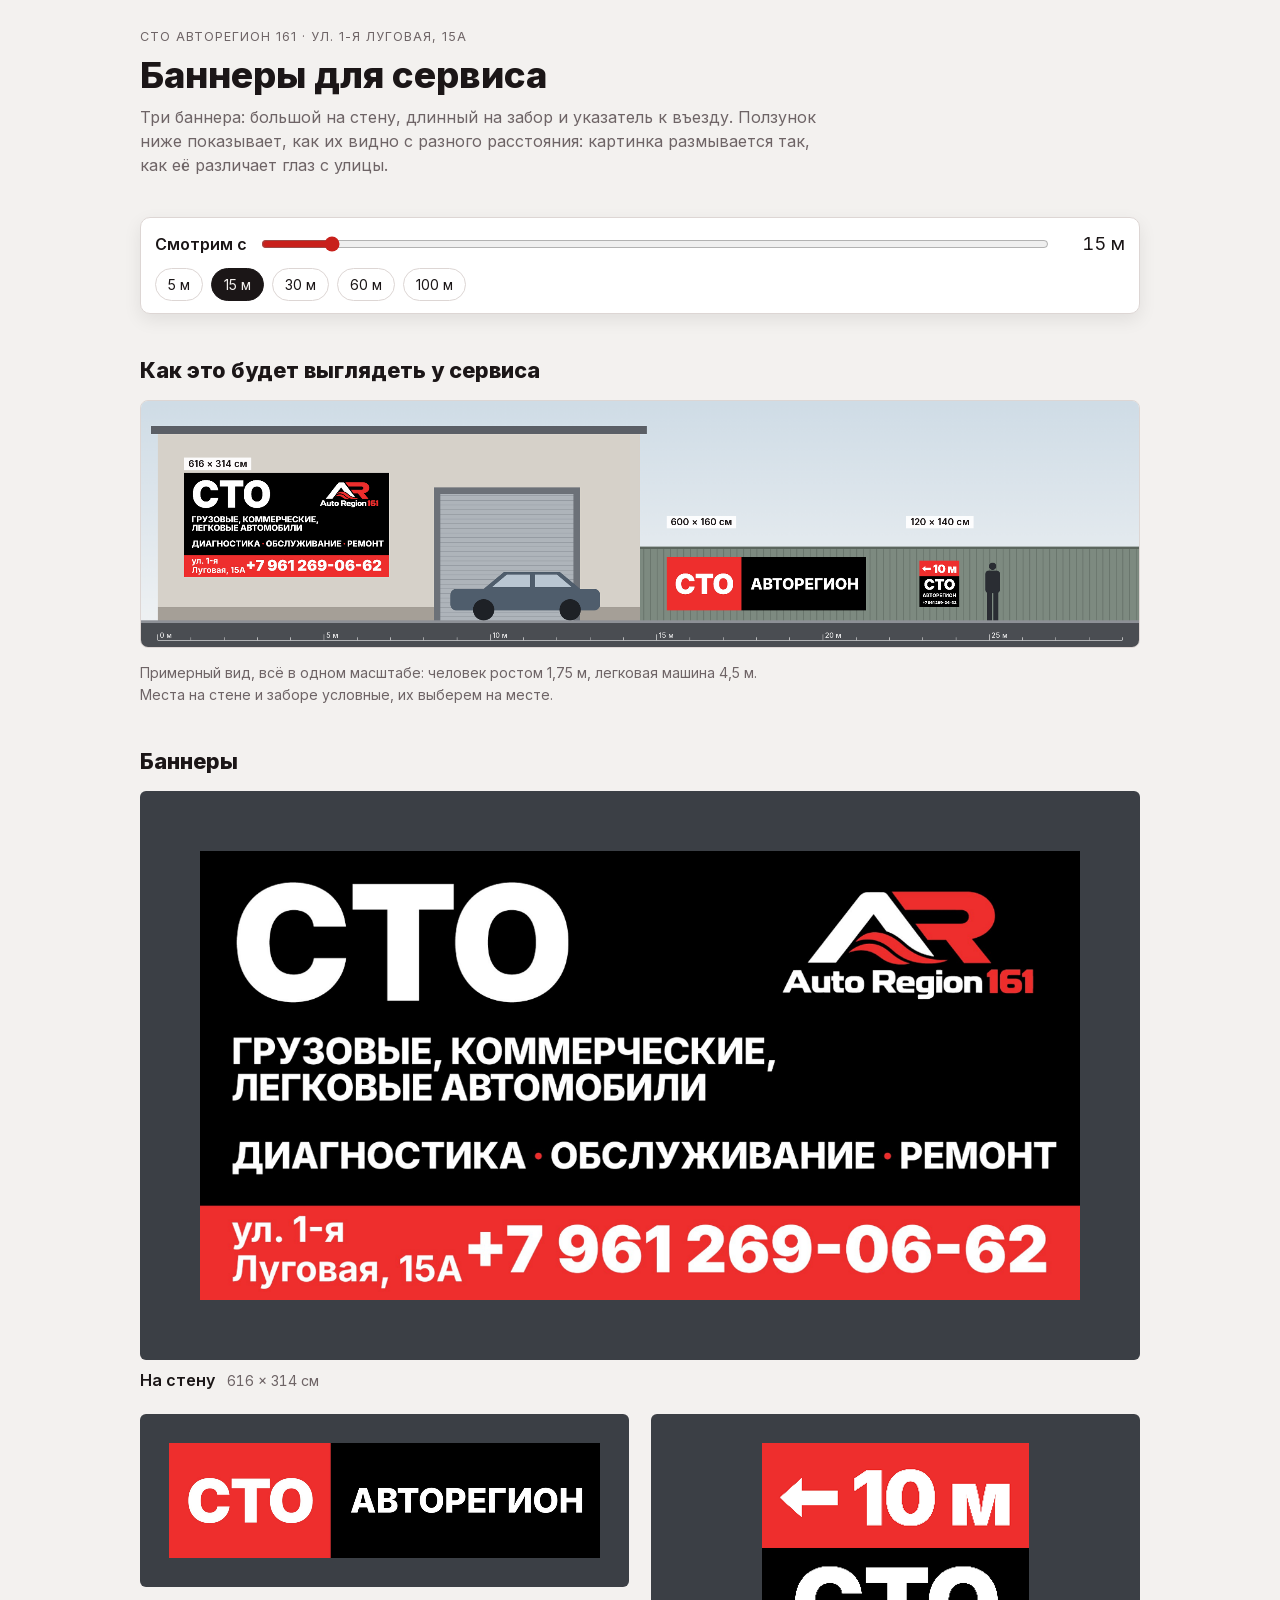
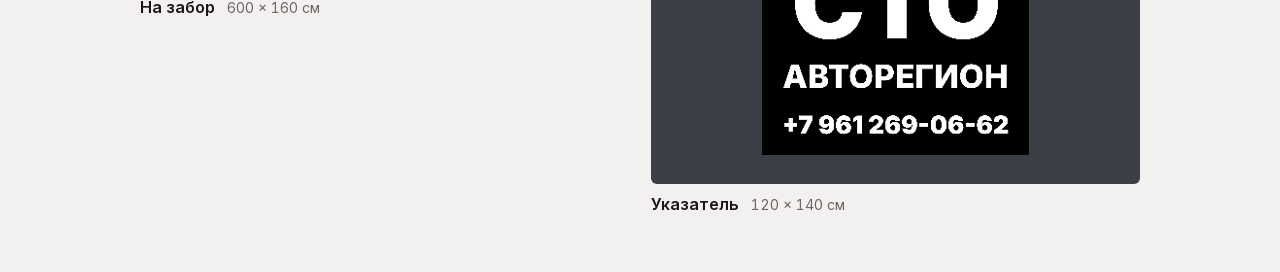
==== bannery/index.html @ 5ee13ffd "баннеры СТО: страница для заказчика Co-Authored-By: Claude Opus 5.5 <noreply@anthropic.com>" ====
<!doctype html>
<html lang="ru">
<head>
<meta charset="utf-8">
<meta name="viewport" content="width=device-width, initial-scale=1, viewport-fit=cover">
<meta name="robots" content="noindex, nofollow">
<title>Баннеры СТО АвтоРегион</title>
<!-- Копия страницы для заказчика на github.io: открывается без VPN.
     Шрифт сайта лежит рядом, внешних запросов нет. Источник - ../zakazchiku.html. -->
<style>
@font-face { font-family: 'Inter'; font-weight: 100 900; font-display: swap; src: url(fonts/inter-cyrillic.woff2) format('woff2'); unicode-range: U+0400-045F, U+2116; }
@font-face { font-family: 'Inter'; font-weight: 100 900; font-display: swap; src: url(fonts/inter-latin.woff2) format('woff2'); unicode-range: U+0000-00FF, U+2000-206F; }
html { -webkit-text-size-adjust: 100%; }
body { margin: 0; }
img { max-width: 100%; }
</style>
<style>
/* Раскладка: одна колонка; ползунок расстояния прилипает сверху, под ним вид у сервиса в одном масштабе, ниже три баннера. */
:root {
  --bg: #f3f1ef;
  --panel: #ffffff;
  --ink: #1b1617;
  --muted: #6e6466;
  --line: #ddd6d4;
  --red: #c8201b;
  --wall: #3b3f45;
  --font: 'Inter', system-ui, -apple-system, 'Segoe UI', sans-serif;
  --mono: 'Inter', system-ui, sans-serif;
}
@media (prefers-color-scheme: dark) { :root:not([data-theme="light"]) {
  --bg: #120d0e; --panel: #1b1416; --ink: #f2eeed; --muted: #a39799; --line: #33282a;
  --red: #ff4a3f; --wall: #2c2f34; color-scheme: dark } }
:root[data-theme="dark"] {
  --bg: #120d0e; --panel: #1b1416; --ink: #f2eeed; --muted: #a39799; --line: #33282a;
  --red: #ff4a3f; --wall: #2c2f34; color-scheme: dark }

body { background: var(--bg); color: var(--ink); font-family: var(--font); font-size: 16px; line-height: 1.5; }
body::before { content: ""; position: fixed; inset: 0 0 auto; height: env(safe-area-inset-top, 0px); z-index: 10; background: var(--panel); }
.wrap { max-width: 1000px; margin: 0 auto; padding-block: 28px 56px;
  padding-left: max(16px, env(safe-area-inset-left, 0px)); padding-right: max(16px, env(safe-area-inset-right, 0px));
  display: grid; grid-template-columns: minmax(0, 1fr); gap: 40px; }
h1 { font-size: clamp(1.6rem, 4vw, 2.3rem); font-weight: 800; line-height: 1.1; text-wrap: balance; margin: 0; }
h2 { font-size: 1.35rem; font-weight: 800; margin: 0; text-wrap: balance; }
p { margin: 0; max-width: 70ch; }
.eyebrow { font-size: .78rem; letter-spacing: .08em; text-transform: uppercase; color: var(--muted); margin-bottom: 8px; }
.lead { color: var(--muted); margin-top: 10px; }
.note { font-size: .88rem; color: var(--muted); }
section { display: grid; gap: 14px; min-width: 0; }

.dial { position: sticky; top: env(safe-area-inset-top, 0px); z-index: 5; background: var(--panel); border: 1px solid var(--line);
  border-radius: 10px; padding: 12px 14px; display: grid; gap: 10px; box-shadow: 0 6px 18px rgba(0,0,0,.08); }
.ctrl { display: grid; grid-template-columns: auto 1fr auto; gap: 12px; align-items: center; }
.ctrl label { font-weight: 600; }
input[type=range] { width: 100%; accent-color: var(--red); }
.dist { font-family: var(--mono); font-size: 1.15rem; min-width: 5.5ch; text-align: right; font-variant-numeric: tabular-nums; }
.presets { display: flex; flex-wrap: wrap; gap: 8px; }
.presets button { font: inherit; font-size: .88rem; padding: 5px 12px; border-radius: 999px; border: 1px solid var(--line);
  background: transparent; color: var(--ink); cursor: pointer; }
.presets button[aria-pressed="true"] { background: var(--ink); color: var(--bg); border-color: var(--ink); }
.presets button:focus-visible, input:focus-visible { outline: 2px solid var(--red); outline-offset: 2px; }

.scene { overflow-x: auto; border-radius: 8px; border: 1px solid var(--line); }
.scene canvas { display: block; width: 100%; min-width: 760px; height: auto; }

.banners { display: grid; gap: 22px; grid-template-columns: minmax(0, 1fr); }
.pair { display: grid; gap: 22px; grid-template-columns: repeat(auto-fit, minmax(min(100%, 300px), 1fr)); align-items: start; }
figure { margin: 0; display: grid; gap: 8px; min-width: 0; }
figcaption { display: flex; flex-wrap: wrap; gap: 4px 12px; align-items: baseline; }
figcaption b { font-weight: 600; }
.size { font-family: var(--mono); font-size: .88rem; color: var(--muted); font-variant-numeric: tabular-nums; }
.wall { background: var(--wall); border-radius: 6px; padding: 6%; display: grid; place-items: center; }
.wall canvas { display: block; width: 100%; height: auto; }
.wall.tall canvas { width: 62%; }
@media (prefers-reduced-motion: reduce) { * { transition: none !important; } }
</style>
</head>

<body>
<div class="wrap">
  <header>
    <div class="eyebrow">СТО АвтоРегион 161 · ул. 1-я Луговая, 15А</div>
    <h1>Баннеры для сервиса</h1>
    <p class="lead">Три баннера: большой на стену, длинный на забор и указатель к въезду. Ползунок ниже показывает, как их видно с разного расстояния: картинка размывается так, как её различает глаз с улицы.</p>
  </header>

  <div class="dial" role="group" aria-label="Расстояние до баннеров">
    <div class="ctrl">
      <label for="d">Смотрим с</label>
      <input id="d" type="range" min="3" max="150" step="1" value="15">
      <span class="dist" id="dv">15 м</span>
    </div>
    <div class="presets">
      <button type="button" data-d="5">5 м</button>
      <button type="button" data-d="15">15 м</button>
      <button type="button" data-d="30">30 м</button>
      <button type="button" data-d="60">60 м</button>
      <button type="button" data-d="100">100 м</button>
    </div>
  </div>

  <section aria-labelledby="sc">
    <h2 id="sc">Как это будет выглядеть у сервиса</h2>
    <div class="scene"><canvas id="scene" aria-label="Стена сервиса с большим баннером, ворота, забор с длинным баннером и указателем; человек и машина для масштаба"></canvas></div>
    <p class="note">Примерный вид, всё в одном масштабе: человек ростом 1,75 м, легковая машина 4,5 м. Места на стене и заборе условные, их выберем на месте.</p>
  </section>

  <section aria-labelledby="bn">
    <h2 id="bn">Баннеры</h2>
    <div class="banners">
      <figure>
        <div class="wall"><canvas data-src="banner-1-616x314_prevyu.jpg" data-mm="6160" data-page="626x324" aria-label="Баннер на стену"></canvas></div>
        <figcaption><b>На стену</b><span class="size">616 × 314 см</span></figcaption>
      </figure>
      <div class="pair">
        <figure>
          <div class="wall"><canvas data-src="banner-3b-600x160_prevyu.jpg" data-mm="6000" data-page="610x170" aria-label="Баннер на забор"></canvas></div>
          <figcaption><b>На забор</b><span class="size">600 × 160 см</span></figcaption>
        </figure>
        <figure>
          <div class="wall tall"><canvas data-src="banner-2b-120x140_prevyu.jpg" data-mm="1200" data-page="130x150" aria-label="Указатель"></canvas></div>
          <figcaption><b>Указатель</b><span class="size">120 × 140 см</span></figcaption>
        </figure>
      </div>
    </div>
  </section>
</div>

<script>
(() => {
  const ARCMIN_MM_PER_M = 0.2909;   // 1 угловая минута - разрешение нормального глаза - на 1 м расстояния
  const BLEED_CM = 5;               // запас под проклейку в файлах, на готовом баннере его нет
  const range = document.getElementById('d');
  const out = document.getElementById('dv');
  const buttons = [...document.querySelectorAll('.presets button')];

  const load = src => new Promise(ok => { const i = new Image(); i.onload = () => ok(i); i.src = src; });

  // Кадр без запаса: обрезаем 5 см с каждой стороны
  function crop(img, page) {
    const [pw, ph] = page.split('x').map(Number);
    const sx = img.naturalWidth * BLEED_CM / pw, sy = img.naturalHeight * BLEED_CM / ph;
    const c = document.createElement('canvas');
    c.width = Math.round(img.naturalWidth - 2 * sx); c.height = Math.round(img.naturalHeight - 2 * sy);
    c.getContext('2d').drawImage(img, sx, sy, c.width, c.height, 0, 0, c.width, c.height);
    return c;
  }

  // Размыть картинку под глаз на расстоянии d и нарисовать в target
  function blurTo(target, src, widthMm, d) {
    const w = Math.max(6, Math.min(src.width, Math.round(widthMm / (d * ARCMIN_MM_PER_M))));
    const h = Math.max(4, Math.round(w * src.height / src.width));
    const small = document.createElement('canvas');
    small.width = w; small.height = h;
    const s = small.getContext('2d');
    s.imageSmoothingEnabled = true; s.imageSmoothingQuality = 'high';
    s.drawImage(src, 0, 0, w, h);
    const t = target.getContext('2d');
    t.imageSmoothingEnabled = true; t.imageSmoothingQuality = 'high';
    t.clearRect(0, 0, target.width, target.height);
    t.drawImage(small, 0, 0, target.width, target.height);
  }

  // ---- Вид у сервиса, всё в метрах ----
  const SCENE_W = 30, SCENE_H = 7.4, GROUND = 0.8, PX = 100;   // ширина и высота сцены, асфальт под землёй, точек на метр
  function scene(b1, b3, b2) {
    const c = document.createElement('canvas');
    c.width = SCENE_W * PX; c.height = SCENE_H * PX;
    const g = c.getContext('2d');
    const X = m => m * PX, Y = m => (SCENE_H - GROUND - m) * PX;   // y от земли вверх
    const rect = (x, y, w, h, col) => { g.fillStyle = col; g.fillRect(X(x), Y(y + h), w * PX, h * PX); };

    const sky = g.createLinearGradient(0, 0, 0, Y(0));
    sky.addColorStop(0, '#cfdce6'); sky.addColorStop(1, '#eef1f3');
    g.fillStyle = sky; g.fillRect(0, 0, c.width, Y(0));
    rect(0, -GROUND, SCENE_W, GROUND, '#4a4d52');                  // асфальт
    rect(0, -0.08, SCENE_W, 0.08, '#8d9096');                      // бордюр

    // здание сервиса
    rect(0.5, 0, 14.5, 5.6, '#d6d1c9');
    rect(0.5, 0, 14.5, 0.4, '#a59f97');
    rect(0.3, 5.6, 14.9, 0.25, '#5b5f66');
    // ворота
    rect(8.8, 0, 4.4, 4.0, '#6c7178');
    rect(9.0, 0, 4.0, 3.8, '#aeb4ba');
    g.fillStyle = '#959ba2';
    for (let y = 0.12; y < 3.8; y += 0.14) g.fillRect(X(9.0), Y(y), 4.0 * PX, 2);

    // забор из профлиста
    rect(15, 0, 15, 2.2, '#7d8a80');
    g.fillStyle = '#6b776e';
    for (let x = 15.1; x < 30; x += 0.2) g.fillRect(X(x), Y(2.2), 3, 2.2 * PX);
    rect(15, 2.15, 15, 0.07, '#5c665e');

    // баннеры в настоящих размерах
    const put = (img, x, y, w, h) => g.drawImage(img, X(x), Y(y + h), w * PX, h * PX);
    put(b1, 1.3, 1.3, 6.16, 3.14);
    put(b3, 15.8, 0.3, 6.0, 1.6);
    put(b2, 23.4, 0.4, 1.2, 1.4);

    // машина у ворот
    g.fillStyle = '#4f5d6c';
    g.beginPath(); g.roundRect(X(9.3), Y(0.95), 4.5 * PX, 0.65 * PX, 18); g.fill();
    g.beginPath();
    g.moveTo(X(10.3), Y(0.95)); g.lineTo(X(10.9), Y(1.45)); g.lineTo(X(12.6), Y(1.45)); g.lineTo(X(13.2), Y(0.95)); g.closePath(); g.fill();
    g.fillStyle = '#b9c6d2';
    g.beginPath(); g.moveTo(X(10.55), Y(1.0)); g.lineTo(X(11.0), Y(1.38)); g.lineTo(X(11.7), Y(1.38)); g.lineTo(X(11.7), Y(1.0)); g.closePath(); g.fill();
    g.beginPath(); g.moveTo(X(11.85), Y(1.0)); g.lineTo(X(11.85), Y(1.38)); g.lineTo(X(12.5), Y(1.38)); g.lineTo(X(12.95), Y(1.0)); g.closePath(); g.fill();
    g.fillStyle = '#1e2126';
    [10.3, 12.9].forEach(x => { g.beginPath(); g.arc(X(x), Y(0.32), 0.32 * PX, 0, Math.PI * 2); g.fill(); });

    // человек у указателя
    g.fillStyle = '#2a2d33';
    const px = 25.6;
    g.beginPath(); g.arc(X(px), Y(1.63), 0.11 * PX, 0, Math.PI * 2); g.fill();
    g.beginPath(); g.roundRect(X(px - 0.22), Y(1.5), 0.44 * PX, 0.68 * PX, 10); g.fill();
    g.fillRect(X(px - 0.17), Y(0.86), 0.15 * PX, 0.86 * PX);
    g.fillRect(X(px + 0.02), Y(0.86), 0.15 * PX, 0.86 * PX);
    return c;
  }

  // Подписи и линейка поверх размытия: они нужны чёткими на любом расстоянии
  function sceneOverlay(c) {
    const g = c.getContext('2d');
    const k = c.width / SCENE_W;
    const X = m => m * k, Y = m => (SCENE_H - GROUND - m) * k;
    g.font = `600 ${0.28 * k}px Inter, system-ui, sans-serif`;
    g.textBaseline = 'bottom';
    const label = (txt, x, y) => {
      const w = g.measureText(txt).width + 0.24 * k;
      g.fillStyle = 'rgba(255,255,255,.92)'; g.fillRect(X(x), Y(y) - 0.4 * k, w, 0.38 * k);
      g.fillStyle = '#1b1617'; g.fillText(txt, X(x) + 0.12 * k, Y(y) - 0.06 * k);
    };
    label('616 × 314 см', 1.3, 4.5);
    label('600 × 160 см', 15.8, 2.75);
    label('120 × 140 см', 23.0, 2.75);
    // линейка по асфальту
    g.strokeStyle = 'rgba(255,255,255,.75)'; g.fillStyle = 'rgba(255,255,255,.85)';
    g.lineWidth = Math.max(1, 0.02 * k);
    const base = Y(-0.6);
    g.beginPath(); g.moveTo(X(0.5), base); g.lineTo(X(29.5), base); g.stroke();
    g.font = `500 ${0.22 * k}px Inter, system-ui, sans-serif`;
    g.textBaseline = 'alphabetic';
    for (let m = 0; m <= 29; m++) {
      const x = X(0.5 + m), t = m % 5 === 0 ? 0.18 : 0.09;
      g.beginPath(); g.moveTo(x, base); g.lineTo(x, base - t * k); g.stroke();
      if (m % 5 === 0) g.fillText(m + ' м', x + 0.06 * k, base - 0.08 * k);
    }
  }

  const items = [];
  Promise.all([...document.querySelectorAll('canvas[data-src]')].map(async c => {
    const src = crop(await load(c.dataset.src), c.dataset.page);
    c.width = 1400; c.height = Math.round(1400 * src.height / src.width);
    const it = { c, src, mm: +c.dataset.mm };
    items.push(it);
    return it;
  })).then(list => {
    const sc = document.getElementById('scene');
    sc.width = 2400; sc.height = Math.round(2400 * SCENE_H / SCENE_W);
    items.push({ c: sc, src: scene(list[0].src, list[1].src, list[2].src), mm: SCENE_W * 1000, overlay: sceneOverlay });
    update();
  });

  function update() {
    const d = +range.value;
    out.textContent = d + ' м';
    buttons.forEach(b => b.setAttribute('aria-pressed', String(+b.dataset.d === d)));
    items.forEach(it => { blurTo(it.c, it.src, it.mm, d); it.overlay && it.overlay(it.c); });
  }

  range.addEventListener('input', update);
  buttons.forEach(b => b.addEventListener('click', () => { range.value = b.dataset.d; update(); }));
  out.textContent = range.value + ' м';
})();
</script>
</body>
</html>
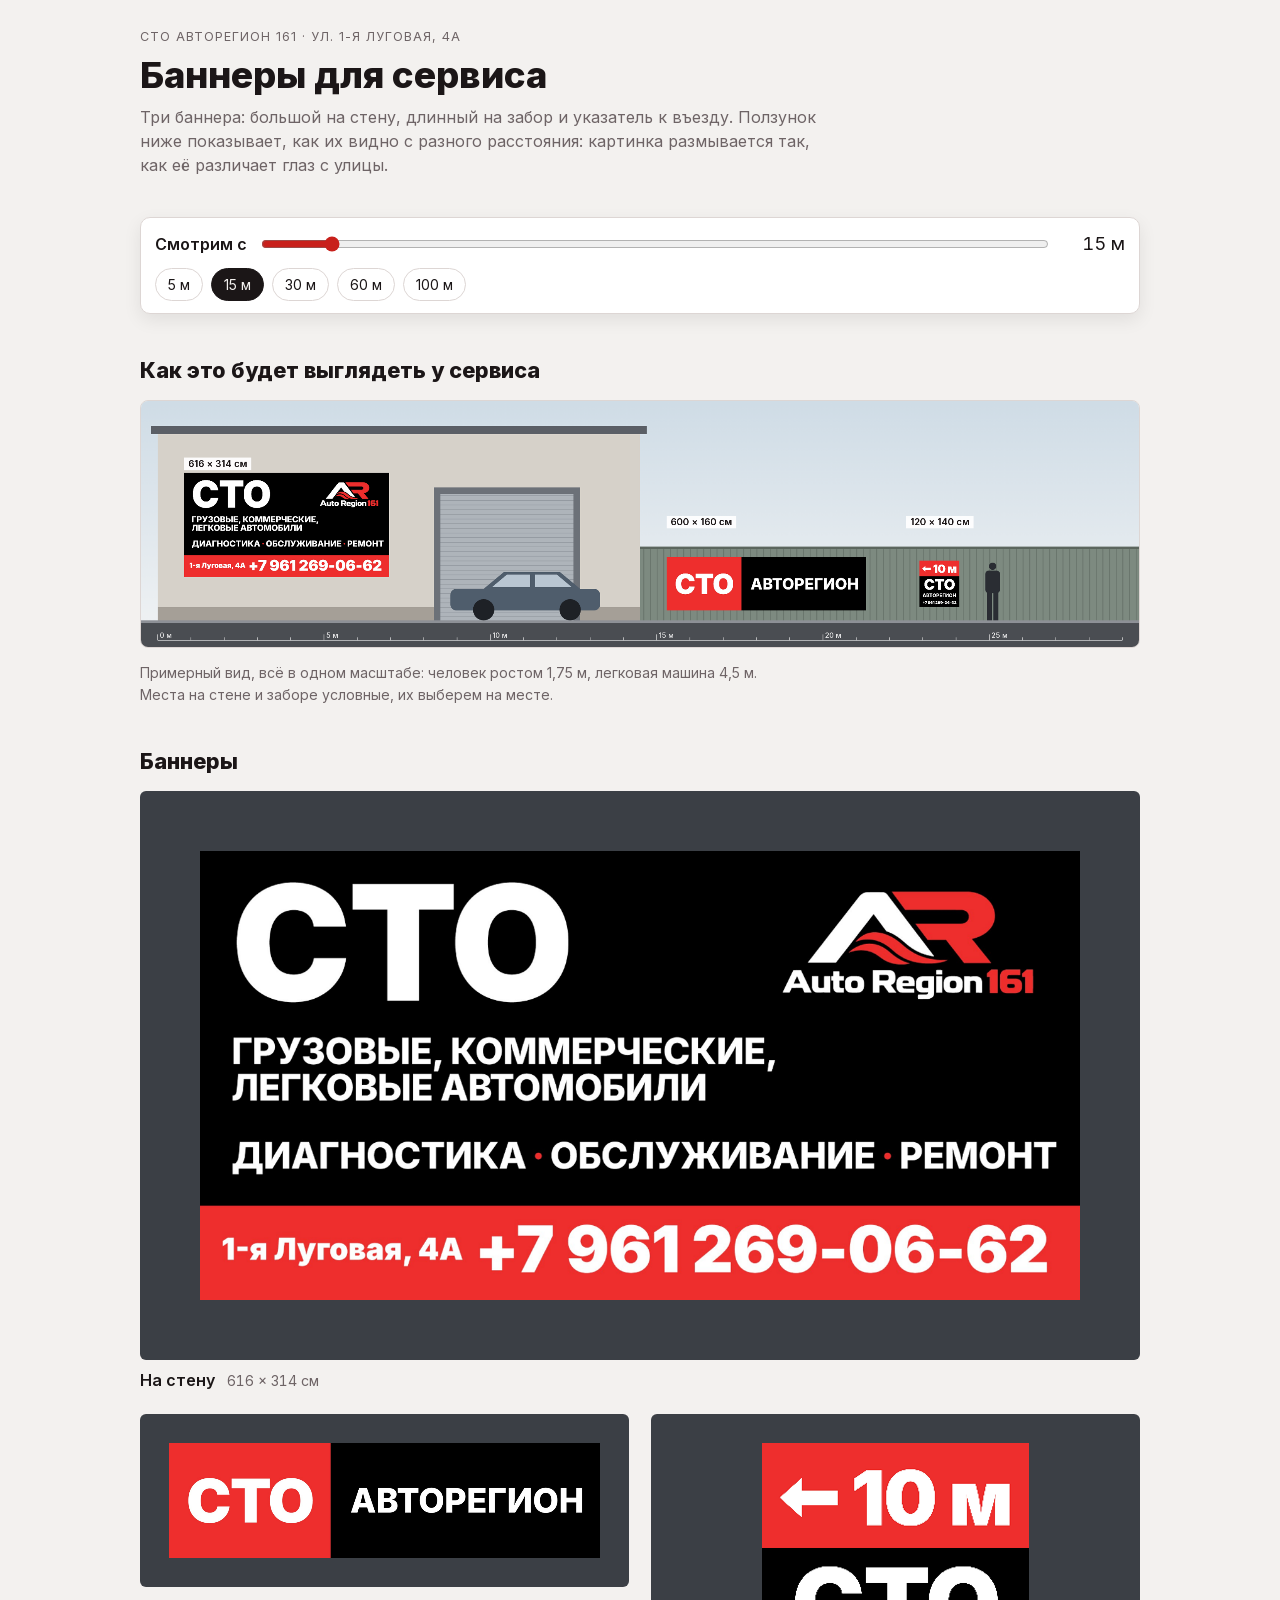
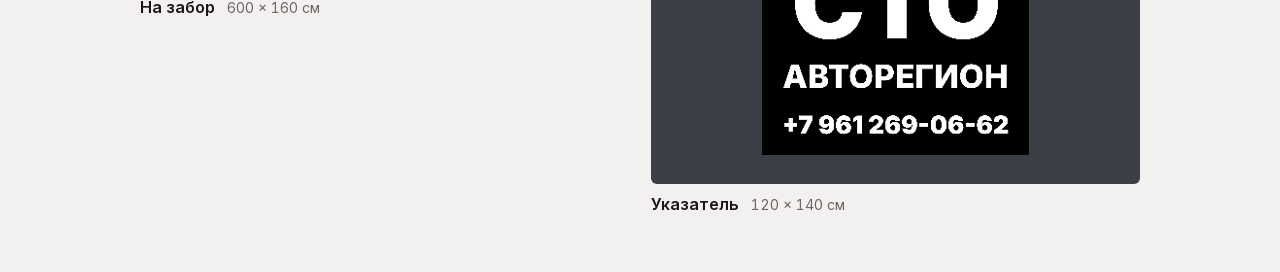
==== commit 5ba5170f: "баннеры СТО: адрес второй точки, 1-я Луговая, 4А Co-Authored-By: Claude Opus 5.5 <noreply@anthropic." ====
--- a/bannery/index.html
+++ b/bannery/index.html
@@ -78,7 +78,7 @@
 <body>
 <div class="wrap">
   <header>
-    <div class="eyebrow">СТО АвтоРегион 161 · ул. 1-я Луговая, 15А</div>
+    <div class="eyebrow">СТО АвтоРегион 161 · ул. 1-я Луговая, 4А</div>
     <h1>Баннеры для сервиса</h1>
     <p class="lead">Три баннера: большой на стену, длинный на забор и указатель к въезду. Ползунок ниже показывает, как их видно с разного расстояния: картинка размывается так, как её различает глаз с улицы.</p>
   </header>
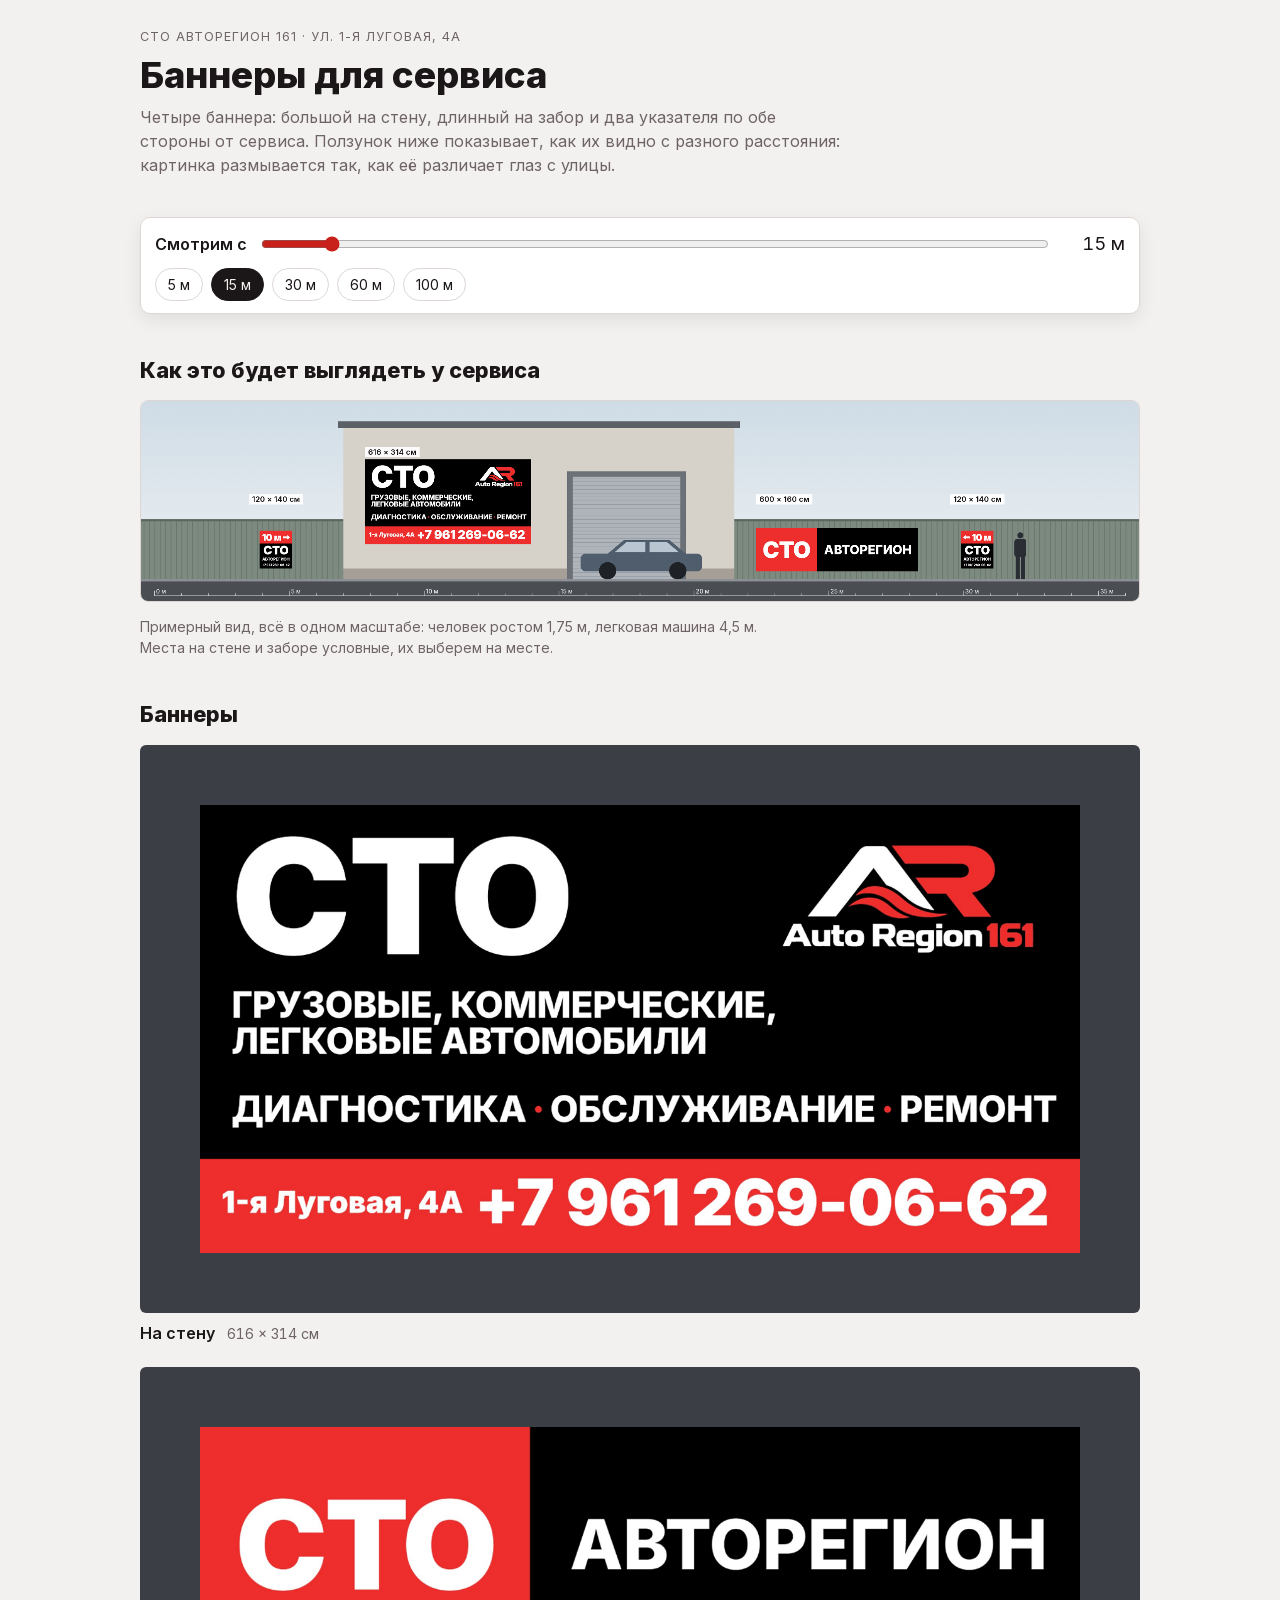
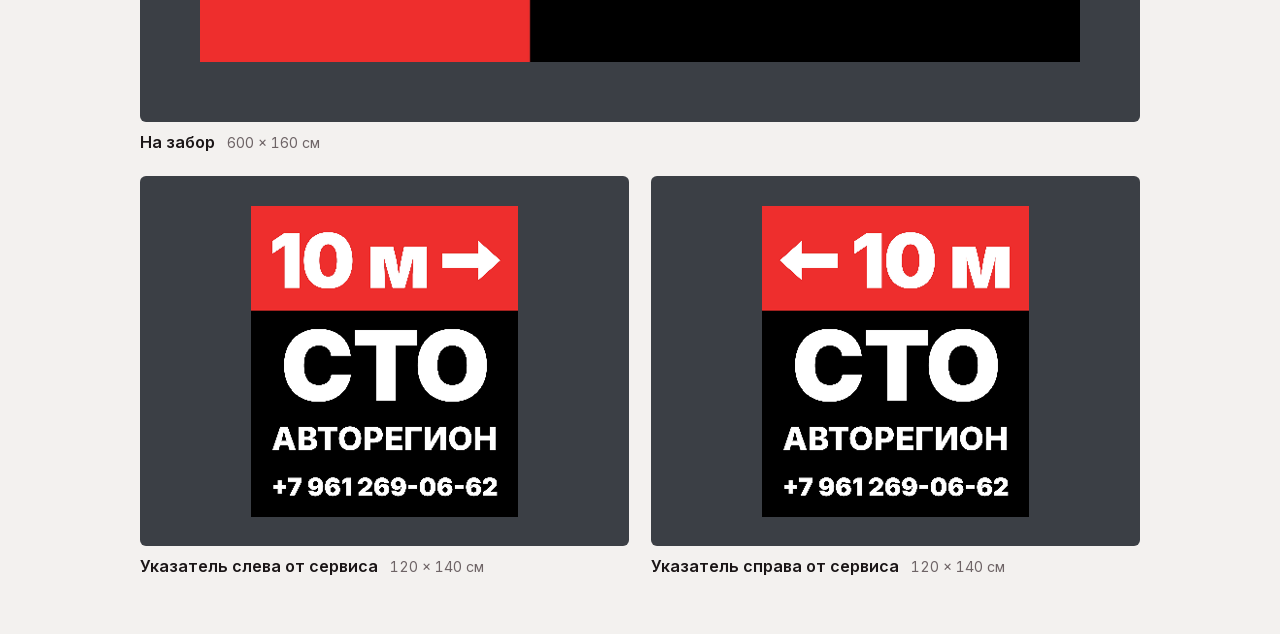
==== commit f1fb06ad: "баннеры СТО: второй указатель со стрелкой вправо Co-Authored-By: Claude Opus 5.5 <noreply@anthropic." ====
--- a/bannery/index.html
+++ b/bannery/index.html
@@ -80,7 +80,7 @@
   <header>
     <div class="eyebrow">СТО АвтоРегион 161 · ул. 1-я Луговая, 4А</div>
     <h1>Баннеры для сервиса</h1>
-    <p class="lead">Три баннера: большой на стену, длинный на забор и указатель к въезду. Ползунок ниже показывает, как их видно с разного расстояния: картинка размывается так, как её различает глаз с улицы.</p>
+    <p class="lead">Четыре баннера: большой на стену, длинный на забор и два указателя по обе стороны от сервиса. Ползунок ниже показывает, как их видно с разного расстояния: картинка размывается так, как её различает глаз с улицы.</p>
   </header>
 
   <div class="dial" role="group" aria-label="Расстояние до баннеров">
@@ -111,14 +111,18 @@
         <div class="wall"><canvas data-src="banner-1-616x314_prevyu.jpg" data-mm="6160" data-page="626x324" aria-label="Баннер на стену"></canvas></div>
         <figcaption><b>На стену</b><span class="size">616 × 314 см</span></figcaption>
       </figure>
+      <figure>
+        <div class="wall"><canvas data-src="banner-3b-600x160_prevyu.jpg" data-mm="6000" data-page="610x170" aria-label="Баннер на забор"></canvas></div>
+        <figcaption><b>На забор</b><span class="size">600 × 160 см</span></figcaption>
+      </figure>
       <div class="pair">
         <figure>
-          <div class="wall"><canvas data-src="banner-3b-600x160_prevyu.jpg" data-mm="6000" data-page="610x170" aria-label="Баннер на забор"></canvas></div>
-          <figcaption><b>На забор</b><span class="size">600 × 160 см</span></figcaption>
+          <div class="wall tall"><canvas data-src="banner-2b-vpravo-120x140_prevyu.jpg" data-mm="1200" data-page="130x150" aria-label="Указатель со стрелкой вправо"></canvas></div>
+          <figcaption><b>Указатель слева от сервиса</b><span class="size">120 × 140 см</span></figcaption>
         </figure>
         <figure>
-          <div class="wall tall"><canvas data-src="banner-2b-120x140_prevyu.jpg" data-mm="1200" data-page="130x150" aria-label="Указатель"></canvas></div>
-          <figcaption><b>Указатель</b><span class="size">120 × 140 см</span></figcaption>
+          <div class="wall tall"><canvas data-src="banner-2b-120x140_prevyu.jpg" data-mm="1200" data-page="130x150" aria-label="Указатель со стрелкой влево"></canvas></div>
+          <figcaption><b>Указатель справа от сервиса</b><span class="size">120 × 140 см</span></figcaption>
         </figure>
       </div>
     </div>
@@ -161,19 +165,20 @@
   }
 
   // ---- Вид у сервиса, всё в метрах ----
-  const SCENE_W = 30, SCENE_H = 7.4, GROUND = 0.8, PX = 100;   // ширина и высота сцены, асфальт под землёй, точек на метр
-  function scene(b1, b3, b2) {
+  const SCENE_W = 37, SCENE_H = 7.4, GROUND = 0.8, PX = 100;   // ширина и высота сцены, асфальт под землёй, точек на метр
+  const OX = 7;                                                 // сколько метров сцены левее здания: там второй указатель
+  function scene(b1, b3, b2, b2r) {
     const c = document.createElement('canvas');
     c.width = SCENE_W * PX; c.height = SCENE_H * PX;
     const g = c.getContext('2d');
-    const X = m => m * PX, Y = m => (SCENE_H - GROUND - m) * PX;   // y от земли вверх
+    const X = m => (m + OX) * PX, Y = m => (SCENE_H - GROUND - m) * PX;   // x от угла здания, y от земли вверх
     const rect = (x, y, w, h, col) => { g.fillStyle = col; g.fillRect(X(x), Y(y + h), w * PX, h * PX); };
 
     const sky = g.createLinearGradient(0, 0, 0, Y(0));
     sky.addColorStop(0, '#cfdce6'); sky.addColorStop(1, '#eef1f3');
     g.fillStyle = sky; g.fillRect(0, 0, c.width, Y(0));
-    rect(0, -GROUND, SCENE_W, GROUND, '#4a4d52');                  // асфальт
-    rect(0, -0.08, SCENE_W, 0.08, '#8d9096');                      // бордюр
+    rect(-OX, -GROUND, SCENE_W, GROUND, '#4a4d52');                // асфальт
+    rect(-OX, -0.08, SCENE_W, 0.08, '#8d9096');                    // бордюр
 
     // здание сервиса
     rect(0.5, 0, 14.5, 5.6, '#d6d1c9');
@@ -186,16 +191,19 @@
     for (let y = 0.12; y < 3.8; y += 0.14) g.fillRect(X(9.0), Y(y), 4.0 * PX, 2);
 
     // забор из профлиста
-    rect(15, 0, 15, 2.2, '#7d8a80');
-    g.fillStyle = '#6b776e';
-    for (let x = 15.1; x < 30; x += 0.2) g.fillRect(X(x), Y(2.2), 3, 2.2 * PX);
-    rect(15, 2.15, 15, 0.07, '#5c665e');
+    [[-OX, 0.5], [15, 30]].forEach(([a, b]) => {
+      rect(a, 0, b - a, 2.2, '#7d8a80');
+      g.fillStyle = '#6b776e';
+      for (let x = a + 0.1; x < b; x += 0.2) g.fillRect(X(x), Y(2.2), 3, 2.2 * PX);
+      rect(a, 2.15, b - a, 0.07, '#5c665e');
+    });
 
     // баннеры в настоящих размерах
     const put = (img, x, y, w, h) => g.drawImage(img, X(x), Y(y + h), w * PX, h * PX);
     put(b1, 1.3, 1.3, 6.16, 3.14);
     put(b3, 15.8, 0.3, 6.0, 1.6);
     put(b2, 23.4, 0.4, 1.2, 1.4);
+    put(b2r, -2.6, 0.4, 1.2, 1.4);
 
     // машина у ворот
     g.fillStyle = '#4f5d6c';
@@ -222,7 +230,7 @@
   function sceneOverlay(c) {
     const g = c.getContext('2d');
     const k = c.width / SCENE_W;
-    const X = m => m * k, Y = m => (SCENE_H - GROUND - m) * k;
+    const X = m => (m + OX) * k, Y = m => (SCENE_H - GROUND - m) * k;
     g.font = `600 ${0.28 * k}px Inter, system-ui, sans-serif`;
     g.textBaseline = 'bottom';
     const label = (txt, x, y) => {
@@ -233,15 +241,16 @@
     label('616 × 314 см', 1.3, 4.5);
     label('600 × 160 см', 15.8, 2.75);
     label('120 × 140 см', 23.0, 2.75);
+    label('120 × 140 см', -3.0, 2.75);
     // линейка по асфальту
     g.strokeStyle = 'rgba(255,255,255,.75)'; g.fillStyle = 'rgba(255,255,255,.85)';
     g.lineWidth = Math.max(1, 0.02 * k);
     const base = Y(-0.6);
-    g.beginPath(); g.moveTo(X(0.5), base); g.lineTo(X(29.5), base); g.stroke();
+    g.beginPath(); g.moveTo(X(0.5 - OX), base); g.lineTo(X(SCENE_W - OX - 0.5), base); g.stroke();
     g.font = `500 ${0.22 * k}px Inter, system-ui, sans-serif`;
     g.textBaseline = 'alphabetic';
-    for (let m = 0; m <= 29; m++) {
-      const x = X(0.5 + m), t = m % 5 === 0 ? 0.18 : 0.09;
+    for (let m = 0; m <= SCENE_W - 1; m++) {
+      const x = X(0.5 - OX + m), t = m % 5 === 0 ? 0.18 : 0.09;
       g.beginPath(); g.moveTo(x, base); g.lineTo(x, base - t * k); g.stroke();
       if (m % 5 === 0) g.fillText(m + ' м', x + 0.06 * k, base - 0.08 * k);
     }
@@ -257,7 +266,7 @@
   })).then(list => {
     const sc = document.getElementById('scene');
     sc.width = 2400; sc.height = Math.round(2400 * SCENE_H / SCENE_W);
-    items.push({ c: sc, src: scene(list[0].src, list[1].src, list[2].src), mm: SCENE_W * 1000, overlay: sceneOverlay });
+    items.push({ c: sc, src: scene(list[0].src, list[1].src, list[3].src, list[2].src), mm: SCENE_W * 1000, overlay: sceneOverlay });
     update();
   });
 
